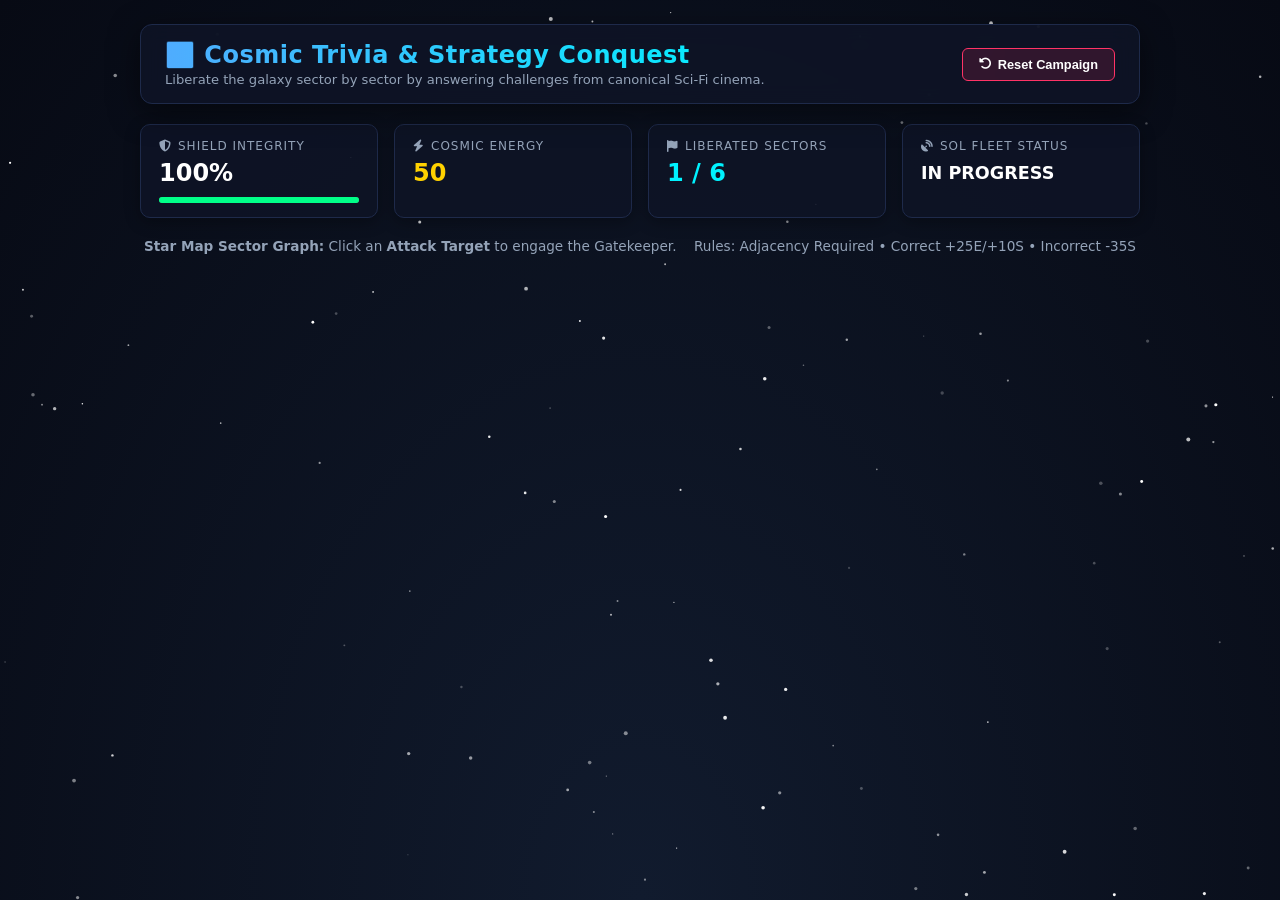
==== snapshots/harnessed/static/index.html @ ea532dd8 "Initial commit" ====
<!DOCTYPE html>
<html lang="en">
<head>
    <meta charset="UTF-8">
    <meta name="viewport" content="width=device-width, initial-scale=1.0">
    <title>Cosmic Trivia & Strategy Conquest</title>
    <link rel="stylesheet" href="https://cdnjs.cloudflare.com/ajax/libs/font-awesome/6.4.0/css/all.min.css">
    <style>
        :root {
            --bg-dark: #070a14;
            --panel-bg: rgba(14, 20, 38, 0.88);
            --border-color: #1e2a4a;
            --neon-cyan: #00f2fe;
            --neon-blue: #4facfe;
            --neon-gold: #ffd200;
            --neon-green: #00ff88;
            --neon-red: #ff3366;
            --text-main: #f1f5f9;
            --text-muted: #94a3b8;
        }

        * { box-sizing: border-box; margin: 0; padding: 0; }

        body {
            background: radial-gradient(ellipse at bottom, #111b2e 0%, var(--bg-dark) 100%);
            color: var(--text-main);
            font-family: 'Segoe UI', system-ui, -apple-system, sans-serif;
            min-height: 100vh;
            padding: 24px;
            position: relative;
        }

        /* Ambient Cosmic Starfield Background */
        #stars-canvas {
            position: fixed;
            top: 0;
            left: 0;
            width: 100vw;
            height: 100vh;
            pointer-events: none;
            z-index: 0;
        }

        .container {
            max-width: 1000px;
            margin: 0 auto;
            display: flex;
            flex-direction: column;
            gap: 20px;
            position: relative;
            z-index: 1;
        }

        header {
            display: flex;
            align-items: center;
            justify-content: space-between;
            padding: 16px 24px;
            background: var(--panel-bg);
            border: 1px solid var(--border-color);
            border-radius: 12px;
            box-shadow: 0 8px 30px rgba(0, 0, 0, 0.5);
            backdrop-filter: blur(10px);
        }

        .header-title h1 {
            font-size: 1.5rem;
            background: linear-gradient(90deg, var(--neon-blue) 0%, var(--neon-cyan) 100%);
            -webkit-background-clip: text;
            -webkit-text-fill-color: transparent;
            font-weight: 800;
            letter-spacing: 0.5px;
        }

        .header-title p {
            font-size: 0.82rem;
            color: var(--text-muted);
            margin-top: 3px;
        }

        .btn-reset {
            background: rgba(255, 51, 102, 0.15);
            border: 1px solid var(--neon-red);
            color: #fff;
            padding: 8px 16px;
            border-radius: 6px;
            font-size: 0.8rem;
            font-weight: 700;
            cursor: pointer;
            display: flex;
            align-items: center;
            gap: 6px;
            transition: all 0.2s;
        }

        .btn-reset:hover {
            background: var(--neon-red);
            box-shadow: 0 0 15px rgba(255, 51, 102, 0.4);
            transform: translateY(-1px);
        }

        /* HUD Section */
        .hud {
            display: grid;
            grid-template-columns: repeat(4, 1fr);
            gap: 16px;
        }

        .hud-card {
            background: var(--panel-bg);
            border: 1px solid var(--border-color);
            border-radius: 10px;
            padding: 14px 18px;
            display: flex;
            flex-direction: column;
            gap: 6px;
            box-shadow: 0 4px 16px rgba(0,0,0,0.3);
        }

        .hud-label {
            font-size: 0.75rem;
            color: var(--text-muted);
            text-transform: uppercase;
            letter-spacing: 1px;
            display: flex;
            align-items: center;
            gap: 6px;
        }

        .hud-value {
            font-size: 1.5rem;
            font-weight: 800;
            color: #fff;
            display: flex;
            align-items: baseline;
            gap: 4px;
        }

        .shield-bar-bg {
            height: 6px;
            background: rgba(255, 255, 255, 0.1);
            border-radius: 3px;
            overflow: hidden;
            margin-top: 4px;
        }

        .shield-bar-fill {
            height: 100%;
            width: 100%;
            background: var(--neon-green);
            transition: width 0.4s ease, background 0.4s ease;
            box-shadow: 0 0 8px currentColor;
        }

        /* Star Map Grid */
        .grid-header {
            display: flex;
            justify-content: space-between;
            align-items: center;
            font-size: 0.85rem;
            color: var(--text-muted);
            padding: 0 4px;
        }

        .sector-grid {
            display: grid;
            grid-template-columns: repeat(3, 1fr);
            gap: 16px;
        }

        .sector-card {
            background: rgba(14, 20, 38, 0.7);
            border: 2px solid var(--border-color);
            border-radius: 12px;
            padding: 20px;
            display: flex;
            flex-direction: column;
            align-items: center;
            gap: 10px;
            transition: all 0.25s ease;
            position: relative;
            overflow: hidden;
            user-select: none;
        }

        .sector-name {
            font-size: 1.25rem;
            font-weight: 800;
            letter-spacing: 1px;
            color: #fff;
        }

        .sector-badge {
            font-size: 0.72rem;
            font-weight: 700;
            padding: 4px 10px;
            border-radius: 20px;
            text-transform: uppercase;
            letter-spacing: 0.5px;
            display: flex;
            align-items: center;
            gap: 5px;
        }

        /* Controlled Sector */
        .sector-card.controlled {
            border-color: var(--neon-cyan);
            background: rgba(0, 242, 254, 0.06);
            box-shadow: 0 0 20px rgba(0, 242, 254, 0.2);
            cursor: default;
        }

        .sector-card.controlled .sector-badge {
            background: rgba(0, 242, 254, 0.15);
            color: var(--neon-cyan);
            border: 1px solid rgba(0, 242, 254, 0.35);
        }

        /* Attackable Sector (Active Target) */
        .sector-card.target {
            border-color: var(--neon-gold);
            background: rgba(255, 210, 0, 0.08);
            cursor: pointer;
            animation: pulseGlow 1.8s infinite alternate;
        }

        .sector-card.target:hover {
            transform: translateY(-4px);
            box-shadow: 0 0 25px rgba(255, 210, 0, 0.4);
            border-color: #fff;
        }

        .sector-card.target .sector-badge {
            background: rgba(255, 210, 0, 0.2);
            color: var(--neon-gold);
            border: 1px solid var(--neon-gold);
        }

        /* Locked Sector */
        .sector-card.locked {
            opacity: 0.45;
            cursor: pointer;
            border-color: #1a2238;
        }

        .sector-card.locked:hover {
            opacity: 0.7;
            border-color: var(--neon-red);
        }

        .sector-card.locked .sector-badge {
            background: rgba(255, 255, 255, 0.05);
            color: var(--text-muted);
            border: 1px solid rgba(255, 255, 255, 0.1);
        }

        @keyframes pulseGlow {
            0% { box-shadow: 0 0 6px rgba(255, 210, 0, 0.2); }
            100% { box-shadow: 0 0 20px rgba(255, 210, 0, 0.5); }
        }

        /* Combat Challenge Modal */
        .modal-overlay {
            position: fixed;
            top: 0;
            left: 0;
            width: 100vw;
            height: 100vh;
            background: rgba(3, 6, 15, 0.85);
            backdrop-filter: blur(8px);
            display: none;
            align-items: center;
            justify-content: center;
            z-index: 1000;
            padding: 20px;
        }

        .modal-overlay.open {
            display: flex;
            animation: fadeIn 0.2s ease-out;
        }

        .combat-modal {
            background: #0b1021;
            border: 2px solid var(--neon-cyan);
            border-radius: 14px;
            max-width: 640px;
            width: 100%;
            box-shadow: 0 20px 50px rgba(0, 0, 0, 0.8), 0 0 30px rgba(0, 242, 254, 0.2);
            overflow: hidden;
            display: flex;
            flex-direction: column;
        }

        .combat-header {
            padding: 16px 24px;
            background: rgba(14, 20, 42, 0.95);
            border-bottom: 1px solid var(--border-color);
            display: flex;
            justify-content: space-between;
            align-items: center;
        }

        .combat-movie-tag {
            font-size: 0.75rem;
            font-weight: 700;
            color: var(--neon-cyan);
            letter-spacing: 1px;
            text-transform: uppercase;
        }

        .combat-body {
            padding: 24px;
            display: flex;
            flex-direction: column;
            gap: 18px;
        }

        .combat-question {
            font-size: 1.15rem;
            font-weight: 600;
            line-height: 1.5;
            color: #fff;
        }

        .combat-options {
            display: flex;
            flex-direction: column;
            gap: 10px;
        }

        .combat-opt-btn {
            background: #121930;
            border: 1px solid var(--border-color);
            color: var(--text-main);
            padding: 12px 18px;
            border-radius: 8px;
            font-size: 0.95rem;
            cursor: pointer;
            text-align: left;
            display: flex;
            align-items: center;
            gap: 12px;
            transition: all 0.15s ease;
        }

        .combat-opt-btn:hover:not(:disabled) {
            background: rgba(0, 242, 254, 0.15);
            border-color: var(--neon-cyan);
            color: #fff;
            transform: translateX(4px);
        }

        .combat-opt-btn .opt-prefix {
            font-size: 0.75rem;
            font-weight: 800;
            background: rgba(255, 255, 255, 0.08);
            padding: 2px 7px;
            border-radius: 4px;
            color: var(--neon-cyan);
        }

        .combat-feedback {
            display: none;
            padding: 16px;
            border-radius: 8px;
            font-size: 0.9rem;
            line-height: 1.45;
        }

        .combat-feedback.correct {
            display: block;
            background: rgba(0, 255, 136, 0.1);
            border: 1px solid var(--neon-green);
            color: #e2fbf0;
        }

        .combat-feedback.incorrect {
            display: block;
            background: rgba(255, 51, 102, 0.1);
            border: 1px solid var(--neon-red);
            color: #ffebf0;
        }

        .combat-footer {
            padding: 14px 24px;
            background: rgba(14, 20, 42, 0.95);
            border-top: 1px solid var(--border-color);
            display: flex;
            justify-content: flex-end;
            gap: 12px;
        }

        .btn-continue {
            background: var(--neon-cyan);
            color: #030611;
            font-weight: 700;
            padding: 8px 20px;
            border-radius: 6px;
            border: none;
            cursor: pointer;
            display: none;
        }

        .btn-continue:hover {
            box-shadow: 0 0 15px rgba(0, 242, 254, 0.5);
        }

        @keyframes fadeIn {
            from { opacity: 0; transform: scale(0.97); }
            to { opacity: 1; transform: scale(1); }
        }
    </style>
</head>
<body>
    <canvas id="stars-canvas"></canvas>
    <div class="container">
        <header>
            <div class="header-title">
                <h1>🌌 Cosmic Trivia & Strategy Conquest</h1>
                <p>Liberate the galaxy sector by sector by answering challenges from canonical Sci-Fi cinema.</p>
            </div>
            <button type="button" class="btn-reset" onclick="resetCampaign()">
                <i class="fa-solid fa-rotate-left"></i> Reset Campaign
            </button>
        </header>

        <!-- HUD Section -->
        <div class="hud">
            <div class="hud-card">
                <span class="hud-label"><i class="fa-solid fa-shield-halved"></i> Shield Integrity</span>
                <span class="hud-value" id="hud-shields">100%</span>
                <div class="shield-bar-bg">
                    <div class="shield-bar-fill" id="hud-shield-bar" style="width: 100%;"></div>
                </div>
            </div>
            <div class="hud-card">
                <span class="hud-label"><i class="fa-solid fa-bolt"></i> Cosmic Energy</span>
                <span class="hud-value" id="hud-energy" style="color:var(--neon-gold);">50</span>
            </div>
            <div class="hud-card">
                <span class="hud-label"><i class="fa-solid fa-flag"></i> Liberated Sectors</span>
                <span class="hud-value" id="hud-sectors" style="color:var(--neon-cyan);">1 / 6</span>
            </div>
            <div class="hud-card">
                <span class="hud-label"><i class="fa-solid fa-satellite-dish"></i> Sol Fleet Status</span>
                <span class="hud-value" id="hud-status" style="font-size:1.1rem; padding-top:4px;">IN PROGRESS</span>
            </div>
        </div>

        <div class="grid-header">
            <span><strong>Star Map Sector Graph:</strong> Click an <strong>Attack Target</strong> to engage the Gatekeeper.</span>
            <span>Rules: Adjacency Required &bull; Correct +25E/+10S &bull; Incorrect -35S</span>
        </div>

        <!-- Sector Grid -->
        <div class="sector-grid" id="sector-grid">
            <!-- Dynamic sector cards injected here -->
        </div>
    </div>

    <!-- Combat Challenge Modal -->
    <div class="modal-overlay" id="combatModal">
        <div class="combat-modal" role="dialog" aria-modal="true">
            <div class="combat-header">
                <div>
                    <span class="combat-movie-tag" id="combatMovieTitle">CINEMA ARCHIVE: ALIEN (1979)</span>
                    <div style="font-size:0.9rem; color:#fff; font-weight:700; margin-top:2px;" id="combatSectorName">Target Sector: LV-426</div>
                </div>
                <button type="button" onclick="closeCombatModal()" style="background:none; border:none; color:var(--text-muted); font-size:1.2rem; cursor:pointer;">
                    <i class="fa-solid fa-xmark"></i>
                </button>
            </div>
            <div class="combat-body">
                <div class="combat-question" id="combatQuestion">Loading combat challenge...</div>
                <div class="combat-options" id="combatOptions"></div>
                <div class="combat-feedback" id="combatFeedback"></div>
            </div>
            <div class="combat-footer">
                <button type="button" class="btn-continue" id="btnContinue" onclick="closeCombatModal()">Continue Campaign</button>
            </div>
        </div>
    </div>

    <script>
        let currentTargetSector = null;
        let currentGameState = null;

        const SECTOR_LABELS = {
            'earth': 'Earth (Home Base)',
            'lv426': 'LV-426 Outpost',
            'tannhauser': 'Tannhauser Gate',
            'arrakis': 'Arrakis Stronghold',
            'solaris': 'Solaris Station',
            'zion': 'Zion Machine Frontier'
        };

        async function fetchGameState() {
            try {
                const res = await fetch('/api/game/state');
                if (!res.ok) throw new Error('Failed to retrieve game state');
                currentGameState = await res.json();
                renderUI(currentGameState);
            } catch (err) {
                console.error('State load error:', err);
            }
        }

        function renderUI(state) {
            // Update HUD
            const shields = Math.max(0, state.shields || 0);
            const energy = state.energy || 0;
            const status = state.status || 'IN_PROGRESS';
            const controlled = state.controlled_sectors || ['earth'];
            const targets = state.available_targets || [];

            document.getElementById('hud-shields').innerText = `${shields}%`;
            document.getElementById('hud-energy').innerText = energy;
            document.getElementById('hud-sectors').innerText = `${controlled.length} / 6`;
            
            const statusEl = document.getElementById('hud-status');
            statusEl.innerText = status;
            if (status === 'VICTORY') {
                statusEl.style.color = 'var(--neon-green)';
            } else if (status === 'DEFEAT') {
                statusEl.style.color = 'var(--neon-red)';
            } else {
                statusEl.style.color = '#fff';
            }

            const shieldBar = document.getElementById('hud-shield-bar');
            shieldBar.style.width = `${shields}%`;
            if (shields > 50) {
                shieldBar.style.background = 'var(--neon-green)';
            } else if (shields > 25) {
                shieldBar.style.background = 'var(--neon-gold)';
            } else {
                shieldBar.style.background = 'var(--neon-red)';
            }

            // Render Sector Cards
            const grid = document.getElementById('sector-grid');
            grid.innerHTML = '';
            const allSectors = ['earth', 'lv426', 'tannhauser', 'arrakis', 'solaris', 'zion'];

            allSectors.forEach(sec => {
                const isControlled = controlled.includes(sec);
                const isTarget = targets.includes(sec);
                const card = document.createElement('div');
                card.className = 'sector-card ' + (isControlled ? 'controlled' : (isTarget ? 'target' : 'locked'));

                let icon = isControlled ? 'fa-circle-check' : (isTarget ? 'fa-crosshairs' : 'fa-lock');
                let badgeText = isControlled ? 'Liberated Base' : (isTarget ? 'Attack Target' : 'Out of Reach');

                card.innerHTML = `
                    <div style="font-size:1.8rem; color:${isControlled ? 'var(--neon-cyan)' : (isTarget ? 'var(--neon-gold)' : 'var(--text-muted)')};">
                        <i class="fa-solid ${icon}"></i>
                    </div>
                    <div class="sector-name">${sec.toUpperCase()}</div>
                    <div style="font-size:0.75rem; color:var(--text-muted);">${SECTOR_LABELS[sec] || sec}</div>
                    <div class="sector-badge"><i class="fa-solid ${icon}"></i> ${badgeText}</div>
                `;

                if (isTarget && status === 'IN_PROGRESS') {
                    card.onclick = () => initiateAttack(sec);
                } else if (!isControlled) {
                    card.onclick = () => {
                        alert(`Sector ${sec.toUpperCase()} is not adjacent to controlled territory! Under Gatekeeper rules, you must capture a connected adjacent sector first.`);
                    };
                }

                grid.appendChild(card);
            });
        }

        async function initiateAttack(sector) {
            currentTargetSector = sector;
            const modal = document.getElementById('combatModal');
            const feedback = document.getElementById('combatFeedback');
            const btnContinue = document.getElementById('btnContinue');
            
            feedback.className = 'combat-feedback';
            feedback.style.display = 'none';
            btnContinue.style.display = 'none';

            document.getElementById('combatSectorName').innerText = `Assaulting Sector: ${sector.toUpperCase()} (${SECTOR_LABELS[sector] || sector})`;
            document.getElementById('combatQuestion').innerText = 'Contacting AI Galaxy Gatekeeper...';
            document.getElementById('combatOptions').innerHTML = '';
            modal.classList.add('open');

            try {
                const res = await fetch('/api/game/attack', {
                    method: 'POST',
                    headers: { 'Content-Type': 'application/json' },
                    body: JSON.stringify({ target_sector: sector })
                });

                if (!res.ok) {
                    const err = await res.json();
                    alert(err.detail || 'Cannot attack this sector.');
                    closeCombatModal();
                    return;
                }

                const trivia = await res.json();
                if (!trivia || !Array.isArray(trivia.options)) {
                    alert(`Combat challenge error: Received invalid trivia format (${trivia && trivia.error ? trivia.error : 'missing options array'}).`);
                    closeCombatModal();
                    return;
                }
                document.getElementById('combatMovieTitle').innerText = `CINEMA ARCHIVE: ${trivia.movie_title || 'CANONICAL SCI-FI'}`;
                document.getElementById('combatQuestion').innerText = trivia.question;

                const optContainer = document.getElementById('combatOptions');
                optContainer.innerHTML = '';
                const letters = ['A', 'B', 'C', 'D'];

                trivia.options.forEach((optText, idx) => {
                    const btn = document.createElement('button');
                    btn.type = 'button';
                    btn.className = 'combat-opt-btn';
                    btn.innerHTML = `<span class="opt-prefix">${letters[idx]}</span> <span>${optText}</span>`;
                    btn.onclick = () => submitAnswer(idx, trivia);
                    optContainer.appendChild(btn);
                });
            } catch (err) {
                alert(`Combat initialisation error: ${err.message}`);
                closeCombatModal();
            }
        }

        async function submitAnswer(chosenIdx, trivia) {
            // Disable option buttons during submit
            document.querySelectorAll('.combat-opt-btn').forEach(btn => btn.disabled = true);

            try {
                const res = await fetch('/api/game/answer', {
                    method: 'POST',
                    headers: { 'Content-Type': 'application/json' },
                    body: JSON.stringify({ target_sector: currentTargetSector, chosen_index: chosenIdx })
                });

                const data = await res.json();
                const feedback = document.getElementById('combatFeedback');
                const btnContinue = document.getElementById('btnContinue');

                if (data.correct) {
                    feedback.className = 'combat-feedback correct';
                    feedback.innerHTML = `
                        <strong><i class="fa-solid fa-circle-check"></i> CORRECT ANSWER! Sector Liberated!</strong><br>
                        <span style="font-size:0.85rem; color:#a7f3d0;">+25 Energy gained &bull; +10 Shields recovered</span>
                        <p style="margin-top:6px; font-size:0.85rem;">${data.explanation || ''}</p>
                    `;
                } else {
                    feedback.className = 'combat-feedback incorrect';
                    feedback.innerHTML = `
                        <strong><i class="fa-solid fa-triangle-exclamation"></i> INCORRECT! Defense Counter-Attack!</strong><br>
                        <span style="font-size:0.85rem; color:#fecdd3;">Shields took -35 hull damage!</span>
                        <p style="margin-top:6px; font-size:0.85rem;">${data.explanation || ''}</p>
                    `;
                }

                feedback.style.display = 'block';
                btnContinue.style.display = 'inline-block';

                // Refresh state in background
                if (data.game_state) {
                    renderUI(data.game_state);
                } else {
                    fetchGameState();
                }
            } catch (err) {
                alert(`Error submitting answer: ${err.message}`);
            }
        }

        function closeCombatModal() {
            document.getElementById('combatModal').classList.remove('open');
            fetchGameState();
        }

        async function resetCampaign() {
            try {
                const res = await fetch('/api/game/reset', { method: 'POST' });
                if (res.ok) {
                    const data = await res.json();
                    renderUI(data.game_state);
                } else {
                    fetchGameState();
                }
            } catch (err) {
                fetchGameState();
            }
        }

        // Ambient Cosmic Starfield Animation
        const canvas = document.getElementById('stars-canvas');
        if (canvas) {
            const cctx = canvas.getContext('2d');
            let stars = [];

            function resizeCanvas() {
                canvas.width = window.innerWidth;
                canvas.height = window.innerHeight;
                stars = [];
                for (let i = 0; i < 110; i++) {
                    stars.push({
                        x: Math.random() * canvas.width,
                        y: Math.random() * canvas.height,
                        radius: Math.random() * 1.5 + 0.5,
                        alpha: Math.random() * 0.8 + 0.2,
                        speed: Math.random() * 0.2 + 0.05,
                    });
                }
            }
            window.addEventListener('resize', resizeCanvas);
            resizeCanvas();

            function animateStars() {
                cctx.clearRect(0, 0, canvas.width, canvas.height);
                cctx.fillStyle = '#ffffff';
                stars.forEach(s => {
                    cctx.globalAlpha = s.alpha;
                    cctx.beginPath();
                    cctx.arc(s.x, s.y, s.radius, 0, Math.PI * 2);
                    cctx.fill();
                    s.y -= s.speed;
                    if (s.y < 0) s.y = canvas.height;
                });
                requestAnimationFrame(animateStars);
            }
            animateStars();
        }

        // Initial state load
        document.addEventListener('DOMContentLoaded', fetchGameState);
    </script>
</body>
</html>
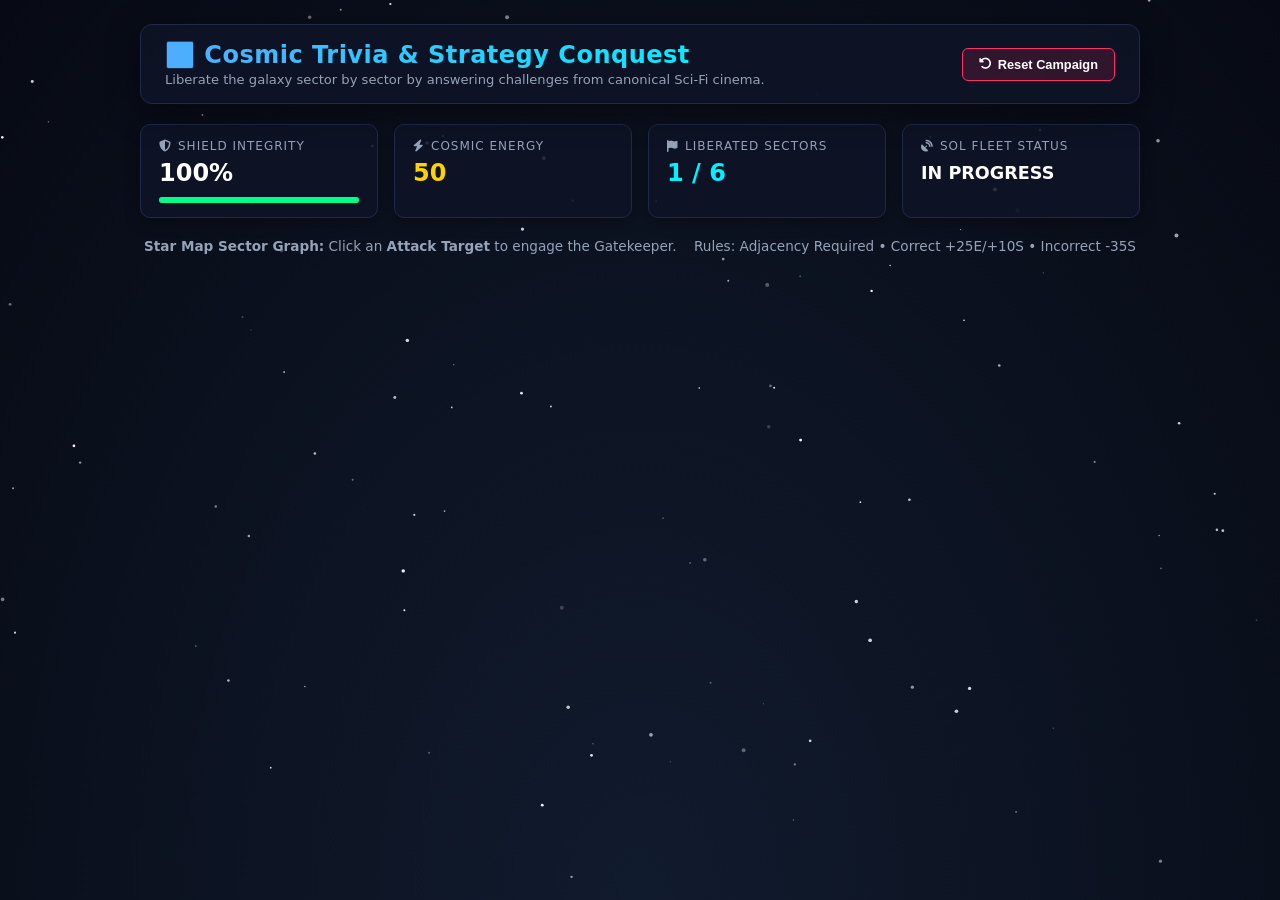
==== commit d51454e3: "Add favicon and update results" ====
--- a/snapshots/harnessed/static/index.html
+++ b/snapshots/harnessed/static/index.html
@@ -4,6 +4,10 @@
     <meta charset="UTF-8">
     <meta name="viewport" content="width=device-width, initial-scale=1.0">
     <title>Cosmic Trivia & Strategy Conquest</title>
+    <link rel="icon" type="image/x-icon" href="/favicon.ico">
+    <link rel="icon" type="image/png" sizes="32x32" href="/static/favicon-32x32.png">
+    <link rel="icon" type="image/png" sizes="16x16" href="/static/favicon-16x16.png">
+    <link rel="apple-touch-icon" sizes="180x180" href="/static/apple-touch-icon.png">
     <link rel="stylesheet" href="https://cdnjs.cloudflare.com/ajax/libs/font-awesome/6.4.0/css/all.min.css">
     <style>
         :root {
